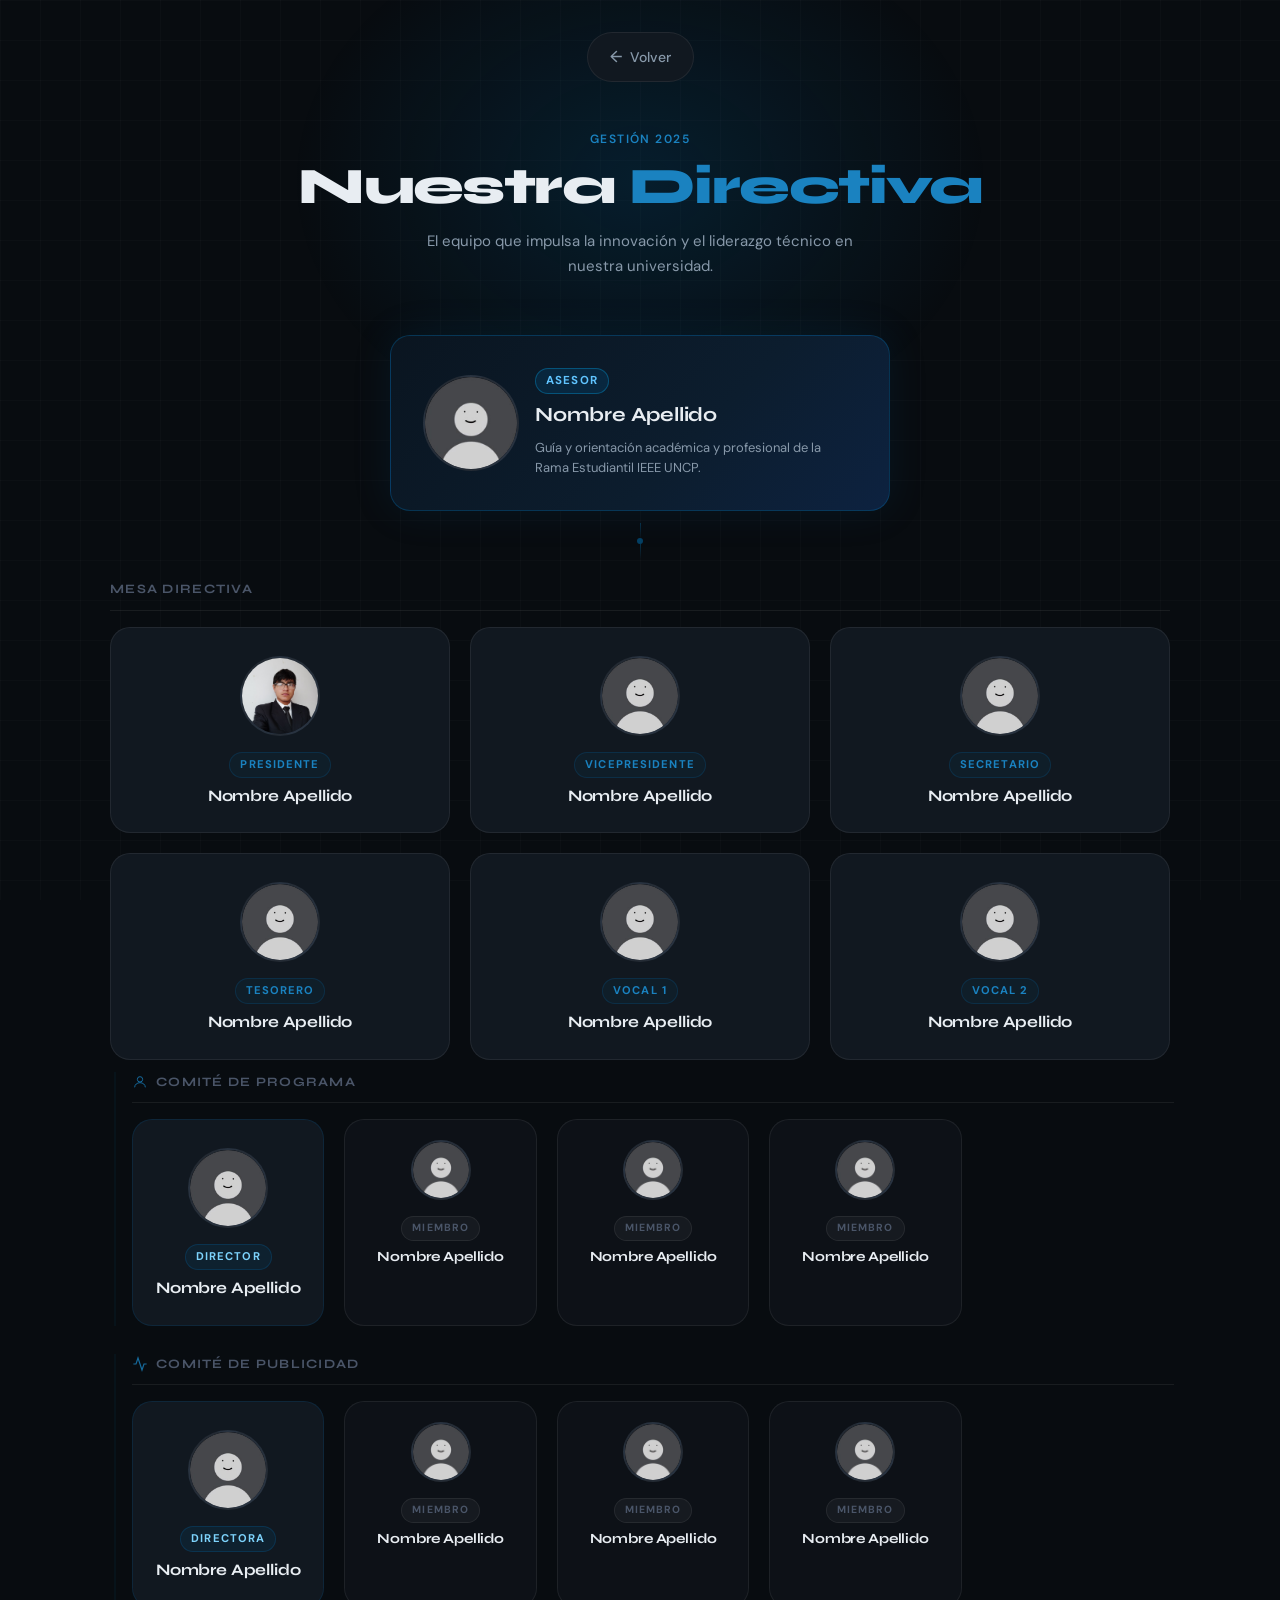
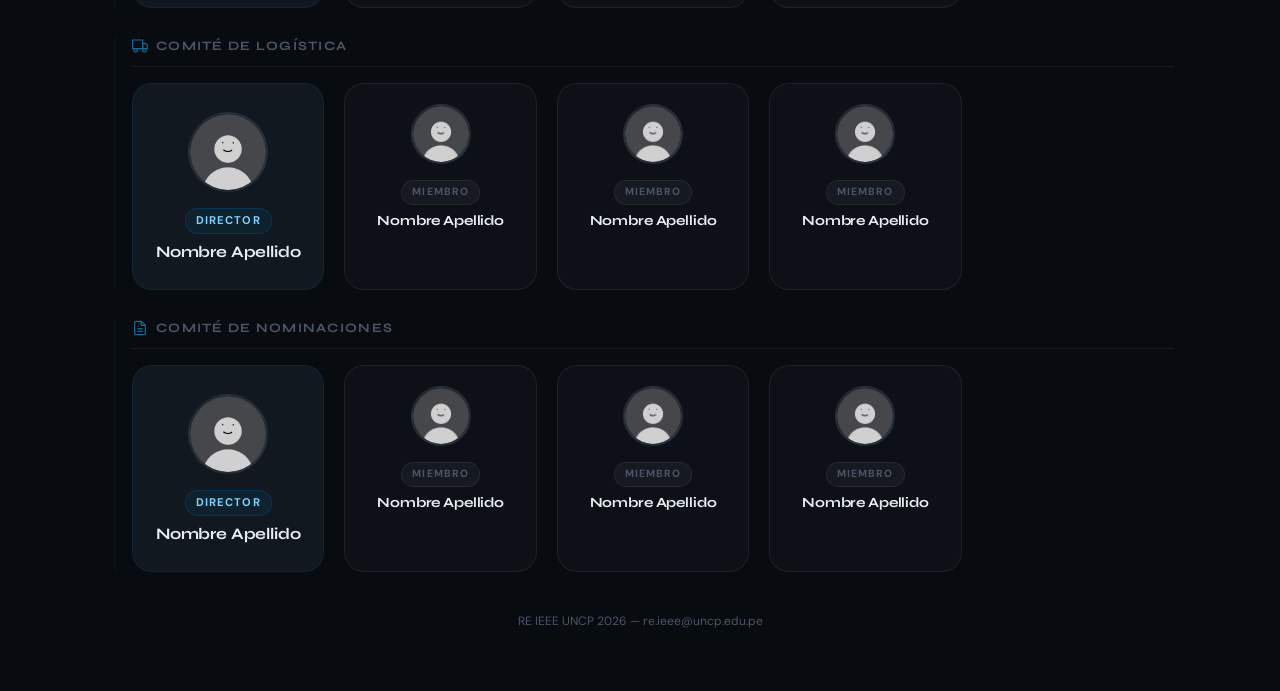
==== directiva.html @ a3c3ad4b "Version 2 de la pagina IEEE UNCP, redes sociales, link de la comunidad de whatsapp, y esqueleto de d" ====
<!DOCTYPE html>
<html lang="es">

<head>
    <meta charset="UTF-8">
    <meta name="viewport" content="width=device-width, initial-scale=1.0">
    <title>Nuestra Directiva — IEEE UNCP</title>
    <link rel="stylesheet" href="style.css">
    <link rel="preconnect" href="https://fonts.googleapis.com">
    <link rel="preconnect" href="https://fonts.gstatic.com" crossorigin>
    <link
        href="https://fonts.googleapis.com/css2?family=Syne:wght@400;600;700;800&family=DM+Sans:wght@300;400;500&display=swap"
        rel="stylesheet">
</head>

<body class="page-directiva">

    <div class="bg-grid" aria-hidden="true"></div>
    <div class="bg-glow bg-glow--directiva" aria-hidden="true"></div>

    <main class="directiva-container">

        <!-- Navegación superior -->
        <div class="top-nav">
            <a href="index.html" class="btn-back" aria-label="Volver a la página principal">
                <span class="btn-back__arrow" aria-hidden="true">←</span>
                Volver
            </a>
        </div>

        <!-- Encabezado -->
        <header class="directiva-header">
            <p class="directiva-tagline">Gestión 2025</p>
            <h1 class="directiva-title">Nuestra <span class="name-accent">Directiva</span></h1>
            <p class="directiva-desc">El equipo que impulsa la innovación y el liderazgo técnico en nuestra universidad.
            </p>
        </header>

        <!-- ══════════════════════════════════════════
         NIVEL 1 — ASESOR
    ══════════════════════════════════════════ -->
        <section class="org-section" aria-label="Asesoría">
            <div class="members-grid members-grid--single">

                <article class="member-card member-card--asesor">
                    <div class="member-photo-wrapper">
                        <div class="member-photo member-photo--placeholder" aria-label="Foto de perfil">
                            <img src="img/foto.jpg" alt="">
                        </div>
                        <div class="member-photo-ring" aria-hidden="true"></div>
                    </div>
                    <div class="member-info">
                        <span class="member-cargo member-cargo--asesor">Asesor</span>
                        <h2 class="member-nombre">Nombre Apellido</h2>
                        <p class="member-desc">Guía y orientación académica y profesional de la Rama Estudiantil IEEE
                            UNCP.</p>
                    </div>
                </article>

            </div>
        </section>

        <!-- Conector visual entre niveles -->
        <div class="org-connector" aria-hidden="true">
            <div class="org-connector__line"></div>
            <div class="org-connector__dot"></div>
            <div class="org-connector__line"></div>
        </div>

        <!-- ══════════════════════════════════════════
         NIVEL 2 — MESA DIRECTIVA
    ══════════════════════════════════════════ -->
        <section class="org-section" aria-label="Mesa directiva">
            <h2 class="org-section__title">Mesa Directiva</h2>

            <div class="members-grid">

                <!-- Presidente — tarjeta destacada ancho completo -->
                <article class="member-card">
                    <div class="member-photo-wrapper">
                        <div class="member-photo member-photo--placeholder" aria-label="Foto de perfil">
                            <img src="img/JD/presidente.jpeg" alt="">
                        </div>
                        <div class="member-photo-ring" aria-hidden="true"></div>
                    </div>
                    <div class="member-info">
                        <span class="member-cargo">Presidente</span>
                        <h2 class="member-nombre">Nombre Apellido</h2>
                    </div>
                </article>

                <!-- Vicepresidente -->
                <article class="member-card">
                    <div class="member-photo-wrapper">
                        <div class="member-photo member-photo--placeholder" aria-label="Foto de perfil">
                            <img src="img/foto.jpg" alt="">
                        </div>
                    </div>
                    <div class="member-info">
                        <span class="member-cargo">Vicepresidente</span>
                        <h2 class="member-nombre">Nombre Apellido</h2>
                    </div>
                </article>

                <!-- Secretario/a -->
                <article class="member-card">
                    <div class="member-photo-wrapper">
                        <div class="member-photo member-photo--placeholder" aria-label="Foto de perfil">
                            <img src="img/foto.jpg" alt="">
                        </div>
                    </div>
                    <div class="member-info">
                        <span class="member-cargo">Secretario</span>
                        <h2 class="member-nombre">Nombre Apellido</h2>
                    </div>
                </article>

                <!-- Tesorero/a -->
                <article class="member-card">
                    <div class="member-photo-wrapper">
                        <div class="member-photo member-photo--placeholder" aria-label="Foto de perfil">
                            <img src="img/foto.jpg" alt="">
                        </div>
                    </div>
                    <div class="member-info">
                        <span class="member-cargo">Tesorero</span>
                        <h2 class="member-nombre">Nombre Apellido</h2>
                    </div>
                </article>

                <!-- Vocal 1 -->
                <article class="member-card">
                    <div class="member-photo-wrapper">
                        <div class="member-photo member-photo--placeholder" aria-label="Foto de perfil">
                            <img src="img/foto.jpg" alt="">
                        </div>
                    </div>
                    <div class="member-info">
                        <span class="member-cargo">Vocal 1</span>
                        <h2 class="member-nombre">Nombre Apellido</h2>
                    </div>
                </article>

                <!-- Vocal 2 -->
                <article class="member-card">
                    <div class="member-photo-wrapper">
                        <div class="member-photo member-photo--placeholder" aria-label="Foto de perfil">
                            <img src="img/foto.jpg" alt="">
                        </div>
                    </div>
                    <div class="member-info">
                        <span class="member-cargo">Vocal 2</span>
                        <h2 class="member-nombre">Nombre Apellido</h2>
                    </div>
                </article>

            </div>
        </section>

        <!-- ══════════════════════════════════════════
         NIVEL 3 — COMITÉS
    ══════════════════════════════════════════ -->

        <!-- Comité de Programa -->
        <section class="org-section comite-section" aria-label="Comité de Programa">
            <h2 class="org-section__title">
                <span class="org-section__icon" aria-hidden="true">
                    <svg viewBox="0 0 24 24" fill="none" stroke="currentColor" stroke-width="1.5" aria-hidden="true">
                        <circle cx="12" cy="8" r="4" />
                        <path d="M4 20c0-4 3.6-7 8-7s8 3 8 7" />
                    </svg>
                </span>
                Comité de Programa
            </h2>
            <div class="members-grid members-grid--comite">

                <article class="member-card member-card--director">
                    <div class="member-photo-wrapper">
                        <div class="member-photo member-photo--placeholder" aria-label="Foto de perfil">
                            <img src="img/foto.jpg" alt="">
                        </div>
                        <div class="member-photo-ring" aria-hidden="true"></div>
                    </div>
                    <div class="member-info">
                        <span class="member-cargo member-cargo--director">Director</span>
                        <h2 class="member-nombre">Nombre Apellido</h2>
                    </div>
                </article>

                <article class="member-card member-card--miembro">
                    <div class="member-photo-wrapper">
                        <div class="member-photo member-photo--placeholder member-photo--sm"
                            aria-label="Foto de perfil">
                            <img src="img/foto.jpg" alt="">
                        </div>
                    </div>
                    <div class="member-info">
                        <span class="member-cargo member-cargo--miembro">Miembro</span>
                        <h2 class="member-nombre">Nombre Apellido</h2>
                    </div>
                </article>

                <article class="member-card member-card--miembro">
                    <div class="member-photo-wrapper">
                        <div class="member-photo member-photo--placeholder member-photo--sm"
                            aria-label="Foto de perfil">
                            <img src="img/foto.jpg" alt="">
                        </div>
                    </div>
                    <div class="member-info">
                        <span class="member-cargo member-cargo--miembro">Miembro</span>
                        <h2 class="member-nombre">Nombre Apellido</h2>
                    </div>
                </article>

                <article class="member-card member-card--miembro">
                    <div class="member-photo-wrapper">
                        <div class="member-photo member-photo--placeholder member-photo--sm"
                            aria-label="Foto de perfil">
                            <img src="img/foto.jpg" alt="">
                        </div>
                    </div>
                    <div class="member-info">
                        <span class="member-cargo member-cargo--miembro">Miembro</span>
                        <h2 class="member-nombre">Nombre Apellido</h2>
                    </div>
                </article>

            </div>
        </section>

        <!-- Directiva de Publicidad -->
        <section class="org-section comite-section" aria-label="Directiva de Publicidad">
            <h2 class="org-section__title">
                <span class="org-section__icon" aria-hidden="true">
                    <svg viewBox="0 0 24 24" fill="none" stroke="currentColor" stroke-width="1.8">
                        <path d="M22 12h-4l-3 9L9 3l-3 9H2" />
                    </svg>
                </span>
                Comité de Publicidad
            </h2>
            <div class="members-grid members-grid--comite">

                <article class="member-card member-card--director">
                    <div class="member-photo-wrapper">
                        <div class="member-photo member-photo--placeholder" aria-label="Foto de perfil">
                            <img src="img/foto.jpg" alt="">
                        </div>
                        <div class="member-photo-ring" aria-hidden="true"></div>
                    </div>
                    <div class="member-info">
                        <span class="member-cargo member-cargo--director">Directora</span>
                        <h2 class="member-nombre">Nombre Apellido</h2>
                    </div>
                </article>

                <article class="member-card member-card--miembro">
                    <div class="member-photo-wrapper">
                        <div class="member-photo member-photo--placeholder member-photo--sm"
                            aria-label="Foto de perfil">
                            <img src="img/foto.jpg" alt="">
                        </div>
                    </div>
                    <div class="member-info">
                        <span class="member-cargo member-cargo--miembro">Miembro</span>
                        <h2 class="member-nombre">Nombre Apellido</h2>
                    </div>
                </article>

                <article class="member-card member-card--miembro">
                    <div class="member-photo-wrapper">
                        <div class="member-photo member-photo--placeholder member-photo--sm"
                            aria-label="Foto de perfil">
                            <img src="img/foto.jpg" alt="">
                        </div>
                    </div>
                    <div class="member-info">
                        <span class="member-cargo member-cargo--miembro">Miembro</span>
                        <h2 class="member-nombre">Nombre Apellido</h2>
                    </div>
                </article>

                <article class="member-card member-card--miembro">
                    <div class="member-photo-wrapper">
                        <div class="member-photo member-photo--placeholder member-photo--sm"
                            aria-label="Foto de perfil">
                            <img src="img/foto.jpg" alt="">
                        </div>
                    </div>
                    <div class="member-info">
                        <span class="member-cargo member-cargo--miembro">Miembro</span>
                        <h2 class="member-nombre">Nombre Apellido</h2>
                    </div>
                </article>

            </div>
        </section>

        <!-- Director de Logística -->
        <section class="org-section comite-section" aria-label="Comité de Logística">
            <h2 class="org-section__title">
                <span class="org-section__icon" aria-hidden="true">
                    <svg viewBox="0 0 24 24" fill="none" stroke="currentColor" stroke-width="1.8">
                        <path d="M1 3h15v13H1z" />
                        <path d="M16 8h4l3 3v5h-7V8z" />
                        <circle cx="5.5" cy="18.5" r="2.5" />
                        <circle cx="18.5" cy="18.5" r="2.5" />
                    </svg>
                </span>
                Comité de Logística
            </h2>
            <div class="members-grid members-grid--comite">

                <article class="member-card member-card--director">
                    <div class="member-photo-wrapper">
                        <div class="member-photo member-photo--placeholder" aria-label="Foto de perfil">
                            <img src="img/foto.jpg" alt="">
                        </div>
                        <div class="member-photo-ring" aria-hidden="true"></div>
                    </div>
                    <div class="member-info">
                        <span class="member-cargo member-cargo--director">Director</span>
                        <h2 class="member-nombre">Nombre Apellido</h2>
                    </div>
                </article>

                <article class="member-card member-card--miembro">
                    <div class="member-photo-wrapper">
                        <div class="member-photo member-photo--placeholder member-photo--sm"
                            aria-label="Foto de perfil">
                            <img src="img/foto.jpg" alt="">
                        </div>
                    </div>
                    <div class="member-info">
                        <span class="member-cargo member-cargo--miembro">Miembro</span>
                        <h2 class="member-nombre">Nombre Apellido</h2>
                    </div>
                </article>

                <article class="member-card member-card--miembro">
                    <div class="member-photo-wrapper">
                        <div class="member-photo member-photo--placeholder member-photo--sm"
                            aria-label="Foto de perfil">
                            <img src="img/foto.jpg" alt="">
                        </div>
                    </div>
                    <div class="member-info">
                        <span class="member-cargo member-cargo--miembro">Miembro</span>
                        <h2 class="member-nombre">Nombre Apellido</h2>
                    </div>
                </article>

                <article class="member-card member-card--miembro">
                    <div class="member-photo-wrapper">
                        <div class="member-photo member-photo--placeholder member-photo--sm"
                            aria-label="Foto de perfil">
                            <img src="img/foto.jpg" alt="">
                        </div>
                    </div>
                    <div class="member-info">
                        <span class="member-cargo member-cargo--miembro">Miembro</span>
                        <h2 class="member-nombre">Nombre Apellido</h2>
                    </div>
                </article>

            </div>
        </section>

        <!-- Director de Nominaciones -->
        <section class="org-section comite-section" aria-label="Comité de Nominaciones">
            <h2 class="org-section__title">
                <span class="org-section__icon" aria-hidden="true">
                    <svg viewBox="0 0 24 24" fill="none" stroke="currentColor" stroke-width="1.8">
                        <path d="M14 2H6a2 2 0 0 0-2 2v16a2 2 0 0 0 2 2h12a2 2 0 0 0 2-2V8z" />
                        <polyline points="14 2 14 8 20 8" />
                        <line x1="16" y1="13" x2="8" y2="13" />
                        <line x1="16" y1="17" x2="8" y2="17" />
                        <polyline points="10 9 9 9 8 9" />
                    </svg>
                </span>
                Comité de Nominaciones
            </h2>
            <div class="members-grid members-grid--comite">

                <article class="member-card member-card--director">
                    <div class="member-photo-wrapper">
                        <div class="member-photo member-photo--placeholder" aria-label="Foto de perfil">
                            <img src="img/foto.jpg" alt="">
                        </div>
                        <div class="member-photo-ring" aria-hidden="true"></div>
                    </div>
                    <div class="member-info">
                        <span class="member-cargo member-cargo--director">Director</span>
                        <h2 class="member-nombre">Nombre Apellido</h2>
                    </div>
                </article>

                <article class="member-card member-card--miembro">
                    <div class="member-photo-wrapper">
                        <div class="member-photo member-photo--placeholder member-photo--sm"
                            aria-label="Foto de perfil">
                            <img src="img/foto.jpg" alt="">
                        </div>
                    </div>
                    <div class="member-info">
                        <span class="member-cargo member-cargo--miembro">Miembro</span>
                        <h2 class="member-nombre">Nombre Apellido</h2>
                    </div>
                </article>

                <article class="member-card member-card--miembro">
                    <div class="member-photo-wrapper">
                        <div class="member-photo member-photo--placeholder member-photo--sm"
                            aria-label="Foto de perfil">
                            <img src="img/foto.jpg" alt="">
                        </div>
                    </div>
                    <div class="member-info">
                        <span class="member-cargo member-cargo--miembro">Miembro</span>
                        <h2 class="member-nombre">Nombre Apellido</h2>
                    </div>
                </article>

                <article class="member-card member-card--miembro">
                    <div class="member-photo-wrapper">
                        <div class="member-photo member-photo--placeholder member-photo--sm"
                            aria-label="Foto de perfil">
                            <img src="img/foto.jpg" alt="">
                        </div>
                    </div>
                    <div class="member-info">
                        <span class="member-cargo member-cargo--miembro">Miembro</span>
                        <h2 class="member-nombre">Nombre Apellido</h2>
                    </div>
                </article>

            </div>
        </section>

        <footer class="profile-footer">
            <p>RE IEEE UNCP 2026 &mdash; <a href="mailto:re.ieee@uncp.edu.pe">re.ieee@uncp.edu.pe</a></p>
        </footer>

    </main>

    <script src="main.js"></script>
</body>

</html>
---- style.css ----
/* ============================================================
style.css — IEEE UNCP Linktree
Modo oscuro · Minimalista · Responsivo
   ============================================================ */

/* ── Variables globales ──────────────────────────────────── */
:root {
    /* Marca */
    --ieee-blue: #00629B;
    --ieee-blue-light: #1a82c0;
    --ieee-blue-glow: rgba(0, 98, 155, 0.35);
    --ieee-blue-faint: rgba(0, 98, 155, 0.08);

    /* Paleta oscura */
    --bg-base: #080c10;
    --bg-surface: #0d1117;
    --bg-card: #111820;
    --bg-card-hover: #161e28;
    --border: rgba(255, 255, 255, 0.07);
    --border-hover: rgba(0, 98, 155, 0.5);

    /* Texto */
    --text-primary: #e8edf2;
    --text-secondary: #8899aa;
    --text-muted: #4a5568;
    --text-accent: #00629B;

    /* Tipografía */
    --font-display: 'Syne', sans-serif;
    --font-body: 'DM Sans', sans-serif;

    /* Espaciado */
    --radius-sm: 8px;
    --radius-md: 14px;
    --radius-lg: 20px;
    --radius-xl: 28px;
    --radius-full: 9999px;

    /* Transiciones */
    --transition-fast: 0.18s cubic-bezier(0.4, 0, 0.2, 1);
    --transition-med: 0.3s cubic-bezier(0.4, 0, 0.2, 1);
    --transition-slow: 0.5s cubic-bezier(0.4, 0, 0.2, 1);
}

/* ── Reset & Base ────────────────────────────────────────── */
*,
*::before,
*::after {
    box-sizing: border-box;
    margin: 0;
    padding: 0;
}

html {
    scroll-behavior: smooth;
    -webkit-font-smoothing: antialiased;
}

body {
    background-color: var(--bg-base);
    color: var(--text-primary);
    font-family: var(--font-body);
    font-weight: 400;
    line-height: 1.6;
    min-height: 100vh;
    overflow-x: hidden;
}

img {
    max-width: 100%;
    height: auto;
    display: block;
}

a {
    text-decoration: none;
    color: inherit;
}

/* ── Fondo decorativo ────────────────────────────────────── */
.bg-grid {
    position: fixed;
    inset: 0;
    background-image:
        linear-gradient(rgba(255, 255, 255, 0.02) 1px, transparent 1px),
        linear-gradient(90deg, rgba(255, 255, 255, 0.02) 1px, transparent 1px);
    background-size: 40px 40px;
    pointer-events: none;
    z-index: 0;
}

.bg-glow {
    position: fixed;
    top: -20vh;
    left: 50%;
    transform: translateX(-50%);
    width: 80vw;
    max-width: 700px;
    height: 60vh;
    background: radial-gradient(ellipse at center, var(--ieee-blue-glow) 0%, transparent 70%);
    pointer-events: none;
    z-index: 0;
    animation: glowPulse 6s ease-in-out infinite alternate;
}

.bg-glow--directiva {
    top: -10vh;
    opacity: 0.6;
}

@keyframes glowPulse {
    from {
        opacity: 0.5;
        transform: translateX(-50%) scale(1);
    }

    to {
        opacity: 0.8;
        transform: translateX(-50%) scale(1.08);
    }
}

/* ── Utilidad ────────────────────────────────────────────── */
.name-accent {
    color: var(--ieee-blue-light);
}

/* ============================================================
   INDEX — Perfil principal
   ============================================================ */

.page-index {
    display: flex;
    align-items: flex-start;
    justify-content: center;
    padding: 48px 20px 32px;
}

.profile-container {
    position: relative;
    z-index: 1;
    width: 100%;
    max-width: 520px;
    display: flex;
    flex-direction: column;
    align-items: center;
    gap: 0;
}

/* ── Header del perfil ───────────────────────────────────── */
.profile-header {
    display: flex;
    flex-direction: column;
    align-items: center;
    text-align: center;
    gap: 16px;
    margin-bottom: 28px;
    animation: fadeInDown 0.6s ease both;
}

@keyframes fadeInDown {
    from {
        opacity: 0;
        transform: translateY(-18px);
    }

    to {
        opacity: 1;
        transform: translateY(0);
    }
}

.logo-wrapper {
    position: relative;
    width: 110px;
    height: 110px;
    display: flex;
    align-items: center;
    justify-content: center;
}

.profile-logo {
    width: 90px;
    height: 90px;
    border-radius: 50%;
    object-fit: cover;
    border: 2px solid var(--border);
    background: var(--bg-card);
    position: relative;
    z-index: 1;
    transition: transform var(--transition-med), border-color var(--transition-med);
}

.logo-wrapper:hover .profile-logo {
    transform: scale(1.04);
    border-color: var(--ieee-blue);
}

.logo-ring {
    position: absolute;
    inset: -6px;
    border-radius: 50%;
    border: 1.5px solid var(--ieee-blue);
    opacity: 0.4;
    animation: ringRotate 10s linear infinite;
}

.logo-ring::after {
    content: '';
    position: absolute;
    top: -3px;
    left: 50%;
    transform: translateX(-50%);
    width: 6px;
    height: 6px;
    background: var(--ieee-blue-light);
    border-radius: 50%;
}

@keyframes ringRotate {
    from {
        transform: rotate(0deg);
    }

    to {
        transform: rotate(360deg);
    }
}

.profile-name {
    font-family: var(--font-display);
    font-size: clamp(1.4rem, 4vw, 1.75rem);
    font-weight: 800;
    line-height: 1.2;
    letter-spacing: -0.02em;
    color: var(--text-primary);
}

.profile-bio {
    font-size: 0.875rem;
    color: var(--text-secondary);
    max-width: 380px;
    line-height: 1.65;
}

/* ── Divisor ─────────────────────────────────────────────── */
.divider {
    display: flex;
    align-items: center;
    gap: 10px;
    width: 100%;
    margin-bottom: 28px;
    opacity: 0.35;
}

.divider-line {
    flex: 1;
    height: 1px;
    background: var(--border);
}

.divider-dot {
    width: 4px;
    height: 4px;
    border-radius: 50%;
    background: var(--ieee-blue);
}

/* ── Navegación de links ─────────────────────────────────── */
.links-nav {
    width: 100%;
    display: flex;
    flex-direction: column;
    gap: 12px;
    animation: fadeInUp 0.6s ease 0.15s both;
}

@keyframes fadeInUp {
    from {
        opacity: 0;
        transform: translateY(16px);
    }

    to {
        opacity: 1;
        transform: translateY(0);
    }
}

/* ── Botón base ──────────────────────────────────────────── */
.link-btn {
    display: flex;
    align-items: center;
    gap: 14px;
    padding: 15px 20px;
    border-radius: var(--radius-md);
    border: 1px solid var(--border);
    background: var(--bg-card);
    color: var(--text-primary);
    font-family: var(--font-body);
    font-size: 0.9375rem;
    font-weight: 500;
    cursor: pointer;
    transition:
        background var(--transition-fast),
        border-color var(--transition-fast),
        transform var(--transition-fast),
        box-shadow var(--transition-fast);
    position: relative;
    overflow: hidden;
}

.link-btn::before {
    content: '';
    position: absolute;
    inset: 0;
    background: linear-gradient(90deg, transparent, rgba(255, 255, 255, 0.03), transparent);
    transform: translateX(-100%);
    transition: transform 0.45s ease;
}

.link-btn:hover::before {
    transform: translateX(100%);
}

.link-btn:hover {
    border-color: var(--border-hover);
    background: var(--bg-card-hover);
    transform: translateY(-2px);
    box-shadow: 0 8px 24px rgba(0, 0, 0, 0.3), 0 0 0 1px var(--ieee-blue-glow);
}

.link-btn:active {
    transform: translateY(0px);
}

.link-btn__icon {
    flex-shrink: 0;
    width: 22px;
    height: 22px;
    color: var(--text-secondary);
    display: flex;
    align-items: center;
    justify-content: center;
    transition: color var(--transition-fast);
}

.link-btn__icon svg {
    width: 100%;
    height: 100%;
}

.link-btn:hover .link-btn__icon {
    color: var(--ieee-blue-light);
}

.link-btn__text {
    flex: 1;
}

.link-btn__arrow {
    font-size: 1rem;
    color: var(--text-muted);
    transition: transform var(--transition-fast), color var(--transition-fast);
    margin-left: auto;
}

.link-btn:hover .link-btn__arrow {
    transform: translateX(4px);
    color: var(--ieee-blue-light);
}

/* ── CTA destacado ───────────────────────────────────────── */
.link-btn--cta {
    background: linear-gradient(135deg, #003d61 0%, #00507e 50%, #00629b 100%);
    border-color: rgba(0, 98, 155, 0.6);
    font-weight: 600;
    padding: 18px 22px;
    box-shadow: 0 4px 20px var(--ieee-blue-glow);
}

.link-btn--cta .link-btn__icon {
    color: #7dd3fc;
}

.link-btn--cta .link-btn__arrow {
    color: rgba(255, 255, 255, 0.5);
}

.link-btn--cta:hover {
    background: linear-gradient(135deg, #004d79 0%, #006aaa 50%, #007ec0 100%);
    border-color: rgba(0, 130, 190, 0.8);
    box-shadow: 0 8px 30px rgba(0, 98, 155, 0.5);
    transform: translateY(-3px);
}

.link-btn__badge {
    background: rgba(255, 255, 255, 0.15);
    color: #bde8ff;
    font-size: 0.65rem;
    font-weight: 700;
    text-transform: uppercase;
    letter-spacing: 0.06em;
    padding: 3px 8px;
    border-radius: var(--radius-full);
    border: 1px solid rgba(255, 255, 255, 0.2);
    flex-shrink: 0;
}

/* ── Botón secundario (directiva) ────────────────────────── */
.link-btn--secondary {
    background: var(--bg-card);
}

.link-btn--secondary:hover {
    background: var(--bg-card-hover);
}

/* ── Botones de redes sociales ───────────────────────────── */
.link-btn--social {
    background: var(--bg-surface);
}

/* ── Label sección ───────────────────────────────────────── */
.section-label {
    font-size: 0.7rem;
    font-weight: 600;
    text-transform: uppercase;
    letter-spacing: 0.1em;
    color: var(--text-muted);
    text-align: center;
    margin-top: 8px;
}

/* ── Footer ──────────────────────────────────────────────── */
.profile-footer {
    margin-top: 40px;
    text-align: center;
    font-size: 0.75rem;
    color: var(--text-muted);
    animation: fadeInUp 0.6s ease 0.3s both;
}

/* ============================================================
   DIRECTIVA — Página de equipo
   ============================================================ */

.page-directiva {
    padding: 32px 20px 60px;
    min-height: 100vh;
}

.directiva-container {
    position: relative;
    z-index: 1;
    width: 100%;
    max-width: 1060px;
    margin: 0 auto;
}

/* ── Navegación superior ─────────────────────────────────── */
.top-nav {
    display: flex;
    justify-content: center;
    margin-bottom: 48px;
    animation: fadeInDown 0.5s ease both;
}

.btn-back {
    display: inline-flex;
    align-items: center;
    gap: 8px;
    padding: 11px 22px;
    border-radius: var(--radius-full);
    border: 1px solid var(--border);
    background: var(--bg-card);
    color: var(--text-secondary);
    font-family: var(--font-body);
    font-size: 0.875rem;
    font-weight: 500;
    transition:
        background var(--transition-fast),
        border-color var(--transition-fast),
        color var(--transition-fast),
        transform var(--transition-fast);
}

.btn-back:hover {
    background: var(--bg-card-hover);
    border-color: var(--ieee-blue);
    color: var(--text-primary);
    transform: translateX(-3px);
}

.btn-back__arrow {
    font-size: 1rem;
    transition: transform var(--transition-fast);
}

.btn-back:hover .btn-back__arrow {
    transform: translateX(-3px);
}

/* ── Encabezado directiva ────────────────────────────────── */
.directiva-header {
    text-align: center;
    margin-bottom: 56px;
    animation: fadeInDown 0.6s ease 0.1s both;
}

.directiva-tagline {
    font-size: 0.75rem;
    font-weight: 600;
    text-transform: uppercase;
    letter-spacing: 0.12em;
    color: var(--ieee-blue-light);
    margin-bottom: 10px;
}

.directiva-title {
    font-family: var(--font-display);
    font-size: clamp(2rem, 6vw, 3.2rem);
    font-weight: 800;
    letter-spacing: -0.03em;
    line-height: 1.1;
    color: var(--text-primary);
    margin-bottom: 14px;
}

.directiva-desc {
    font-size: 0.9375rem;
    color: var(--text-secondary);
    max-width: 440px;
    margin: 0 auto;
    line-height: 1.65;
}

/* ── Grid de miembros ────────────────────────────────────── */
.members-grid {
    display: grid;
    grid-template-columns: repeat(auto-fill, minmax(220px, 1fr));
    gap: 20px;
    animation: fadeInUp 0.6s ease 0.2s both;
}

/* ── Tarjeta de miembro ──────────────────────────────────── */
.member-card {
    background: var(--bg-card);
    border: 1px solid var(--border);
    border-radius: var(--radius-lg);
    padding: 28px 22px 24px;
    display: flex;
    flex-direction: column;
    align-items: center;
    text-align: center;
    gap: 16px;
    transition:
        transform var(--transition-med),
        border-color var(--transition-med),
        background var(--transition-med),
        box-shadow var(--transition-med);
    cursor: default;
}

.member-card:hover {
    transform: translateY(-5px);
    border-color: var(--border-hover);
    background: var(--bg-card-hover);
    box-shadow: 0 12px 32px rgba(0, 0, 0, 0.35), 0 0 0 1px var(--ieee-blue-glow);
}

/* Tarjeta featured: Presidente */
.member-card--featured {
    grid-column: 1 / -1;
    flex-direction: row;
    text-align: left;
    padding: 32px;
    background: linear-gradient(135deg, #0d1820 0%, #0f1f2e 100%);
    border-color: rgba(0, 98, 155, 0.3);
}

.member-card--featured:hover {
    border-color: rgba(0, 130, 190, 0.6);
    box-shadow: 0 16px 40px rgba(0, 0, 0, 0.4), 0 0 0 1px var(--ieee-blue-glow);
}

.member-card--featured .member-photo-wrapper {
    flex-shrink: 0;
}

.member-card--featured .member-info {
    flex: 1;
}

/* ── Foto de miembro ─────────────────────────────────────── */
.member-photo-wrapper {
    position: relative;
    display: inline-flex;
}

.member-photo {
    width: 80px;
    height: 80px;
    border-radius: 50%;
    overflow: hidden;
    background: var(--bg-base);
    border: 2px solid var(--border);
    transition: border-color var(--transition-med);
    position: relative;
    z-index: 1;
}

.member-card:hover .member-photo {
    border-color: var(--ieee-blue);
}

.member-card--featured .member-photo {
    width: 96px;
    height: 96px;
}

.member-photo img {
    width: 100%;
    height: 100%;
    object-fit: cover;
}

.member-photo--placeholder {
    display: flex;
    align-items: center;
    justify-content: center;
    background: linear-gradient(135deg, #111820, #1a2535);
}

.member-photo--placeholder svg {
    width: 44px;
    height: 44px;
    color: var(--text-muted);
}

.member-card--featured .member-photo--placeholder svg {
    width: 52px;
    height: 52px;
}

.member-photo-ring {
    position: absolute;
    inset: -4px;
    border-radius: 50%;
    border: 1.5px solid transparent;
    background: linear-gradient(135deg, var(--ieee-blue), transparent) border-box;
    -webkit-mask: linear-gradient(#fff 0 0) padding-box, linear-gradient(#fff 0 0);
    -webkit-mask-composite: destination-out;
    mask-composite: exclude;
    opacity: 0;
    transition: opacity var(--transition-med);
}

.member-card--featured .member-photo-ring {
    opacity: 0.5;
}

.member-card:hover .member-photo-ring {
    opacity: 1;
}

/* ── Info del miembro ────────────────────────────────────── */
.member-info {
    display: flex;
    flex-direction: column;
    gap: 5px;
}

.member-cargo {
    display: inline-block;
    font-size: 0.7rem;
    font-weight: 700;
    text-transform: uppercase;
    letter-spacing: 0.1em;
    color: var(--ieee-blue-light);
    background: var(--ieee-blue-faint);
    border: 1px solid rgba(0, 98, 155, 0.25);
    padding: 3px 10px;
    border-radius: var(--radius-full);
    align-self: center;
}

.member-card--featured .member-cargo {
    align-self: flex-start;
}

.member-nombre {
    font-family: var(--font-display);
    font-size: 1rem;
    font-weight: 700;
    color: var(--text-primary);
    letter-spacing: -0.01em;
}

.member-card--featured .member-nombre {
    font-size: 1.25rem;
}

.member-desc {
    font-size: 0.8125rem;
    color: var(--text-secondary);
    margin-top: 2px;
    line-height: 1.55;
}

/* ============================================================
   RESPONSIVE
   ============================================================ */

/* Tablet (≥ 600px) */
@media (min-width: 600px) {
    .members-grid {
        grid-template-columns: repeat(2, 1fr);
    }

    .member-card--featured {
        grid-column: 1 / -1;
    }
}

/* Desktop (≥ 900px) */
@media (min-width: 900px) {
    .members-grid {
        grid-template-columns: repeat(3, 1fr);
    }

    .member-card--featured {
        grid-column: 1 / -1;
        max-width: 560px;
        justify-self: center;
        width: 100%;
    }
}

/* Móvil pequeño */
@media (max-width: 400px) {
    .page-index {
        padding: 32px 16px 24px;
    }

    .link-btn {
        font-size: 0.875rem;
        padding: 13px 16px;
    }

    .link-btn--cta {
        padding: 16px 18px;
    }

    .link-btn__badge {
        display: none;
    }
}

/* ============================================================
   ESTRUCTURA ORGANIZACIONAL — Secciones y conectores
   ============================================================ */

/* Sección contenedora de cada nivel/comité */
.org-section {
    width: 100%;
    margin-bottom: 12px;
}

/* Título de sección (Mesa Directiva, Comités) */
.org-section__title {
    font-family: var(--font-display);
    font-size: 0.8rem;
    font-weight: 700;
    text-transform: uppercase;
    letter-spacing: 0.1em;
    color: var(--text-muted);
    display: flex;
    align-items: center;
    gap: 8px;
    margin-bottom: 16px;
    padding-bottom: 10px;
    border-bottom: 1px solid var(--border);
}

.org-section__icon {
    width: 16px;
    height: 16px;
    display: flex;
    align-items: center;
    flex-shrink: 0;
    color: var(--ieee-blue-light);
    opacity: 0.8;
}

.org-section__icon svg {
    width: 100%;
    height: 100%;
}

/* Conector visual entre Asesor y Mesa Directiva */
.org-connector {
    display: flex;
    flex-direction: column;
    align-items: center;
    gap: 0;
    margin: 4px auto 20px;
    height: 36px;
}

.org-connector__line {
    flex: 1;
    width: 1px;
    background: linear-gradient(to bottom, var(--ieee-blue), transparent);
    opacity: 0.4;
}

.org-connector__dot {
    width: 6px;
    height: 6px;
    border-radius: 50%;
    background: var(--ieee-blue);
    opacity: 0.6;
    flex-shrink: 0;
}

/* Secciones de comités con borde izquierdo */
.comite-section {
    padding-left: 16px;
    border-left: 2px solid var(--ieee-blue-faint);
    margin-left: 4px;
    margin-bottom: 28px;
    transition: border-color var(--transition-med);
}

.comite-section:hover {
    border-left-color: rgba(0, 98, 155, 0.25);
}

/* Grid centrado para el Asesor (1 tarjeta sola) */
.members-grid--single {
    grid-template-columns: 1fr !important;
    max-width: 500px;
    margin: 0 auto;
}

/* Grid de comité: director primero, miembros después más pequeños */
.members-grid--comite {
    grid-template-columns: repeat(auto-fill, minmax(160px, 1fr));
}

/* ── Tarjeta Asesor ───────────────────────────────────────── */
.member-card--asesor {
    background: linear-gradient(135deg, #0a1520 0%, #0c1d2e 60%, #0d2240 100%);
    border-color: rgba(0, 98, 155, 0.4);
    flex-direction: row;
    text-align: left;
    padding: 32px;
    box-shadow: 0 0 40px rgba(0, 98, 155, 0.12);
}

.member-card--asesor:hover {
    border-color: rgba(0, 130, 190, 0.65);
    box-shadow: 0 16px 48px rgba(0, 0, 0, 0.4), 0 0 0 1px rgba(0, 98, 155, 0.4);
}

.member-card--asesor .member-photo {
    width: 96px;
    height: 96px;
}

.member-card--asesor .member-photo--placeholder svg {
    width: 52px;
    height: 52px;
}

.member-card--asesor .member-info {
    flex: 1;
    align-items: flex-start;
}

.member-card--asesor .member-cargo {
    align-self: flex-start;
}

.member-card--asesor .member-nombre {
    font-size: 1.25rem;
}

/* Badge especial para Asesor */
.member-cargo--asesor {
    background: rgba(0, 98, 155, 0.2) !important;
    color: #60c4ff !important;
    border-color: rgba(0, 150, 210, 0.4) !important;
    font-size: 0.72rem !important;
}

/* ── Tarjeta Director de comité ──────────────────────────── */
.member-card--director {
    background: var(--bg-card);
    border-color: rgba(0, 98, 155, 0.2);
}

.member-card--director:hover {
    border-color: rgba(0, 98, 155, 0.5);
    box-shadow: 0 8px 24px rgba(0, 0, 0, 0.3), 0 0 0 1px rgba(0, 98, 155, 0.2);
}

.member-cargo--director {
    background: rgba(0, 98, 155, 0.12) !important;
    color: #7dd3fc !important;
    border-color: rgba(0, 98, 155, 0.3) !important;
}

/* ── Tarjeta Miembro (compacta) ──────────────────────────── */
.member-card--miembro {
    background: var(--bg-surface);
    padding: 20px 16px;
}

.member-card--miembro .member-nombre {
    font-size: 0.875rem;
}

.member-cargo--miembro {
    font-size: 0.65rem !important;
    background: rgba(255, 255, 255, 0.04) !important;
    color: var(--text-muted) !important;
    border-color: var(--border) !important;
}

/* Foto pequeña para miembros */
.member-photo--sm {
    width: 60px !important;
    height: 60px !important;
}

.member-photo--sm svg {
    width: 32px !important;
    height: 32px !important;
}

/* ============================================================
   STAGGER de entrada para tarjetas
   ============================================================ */
.member-card:nth-child(1) {
    animation: fadeInUp 0.5s ease 0.10s both;
}

.member-card:nth-child(2) {
    animation: fadeInUp 0.5s ease 0.17s both;
}

.member-card:nth-child(3) {
    animation: fadeInUp 0.5s ease 0.24s both;
}

.member-card:nth-child(4) {
    animation: fadeInUp 0.5s ease 0.31s both;
}

.member-card:nth-child(5) {
    animation: fadeInUp 0.5s ease 0.38s both;
}

.member-card:nth-child(6) {
    animation: fadeInUp 0.5s ease 0.45s both;
}

.member-card:nth-child(7) {
    animation: fadeInUp 0.5s ease 0.52s both;
}

.member-card:nth-child(8) {
    animation: fadeInUp 0.5s ease 0.59s both;
}

/* Stagger para botones del index */
.links-nav .link-btn:nth-child(1) {
    animation: fadeInUp 0.5s ease 0.15s both;
}

.links-nav .link-btn:nth-child(2) {
    animation: fadeInUp 0.5s ease 0.22s both;
}

.links-nav .link-btn:nth-child(3) {
    animation: fadeInUp 0.5s ease 0.29s both;
}

.links-nav .link-btn:nth-child(4) {
    animation: fadeInUp 0.5s ease 0.36s both;
}

.links-nav .section-label {
    animation: fadeInUp 0.5s ease 0.29s both;
}

/* ============================================================
   Reducción de movimiento (accesibilidad)
   ============================================================ */
@media (prefers-reduced-motion: reduce) {

    *,
    *::before,
    *::after {
        animation-duration: 0.01ms !important;
        animation-iteration-count: 1 !important;
        transition-duration: 0.01ms !important;
    }
}
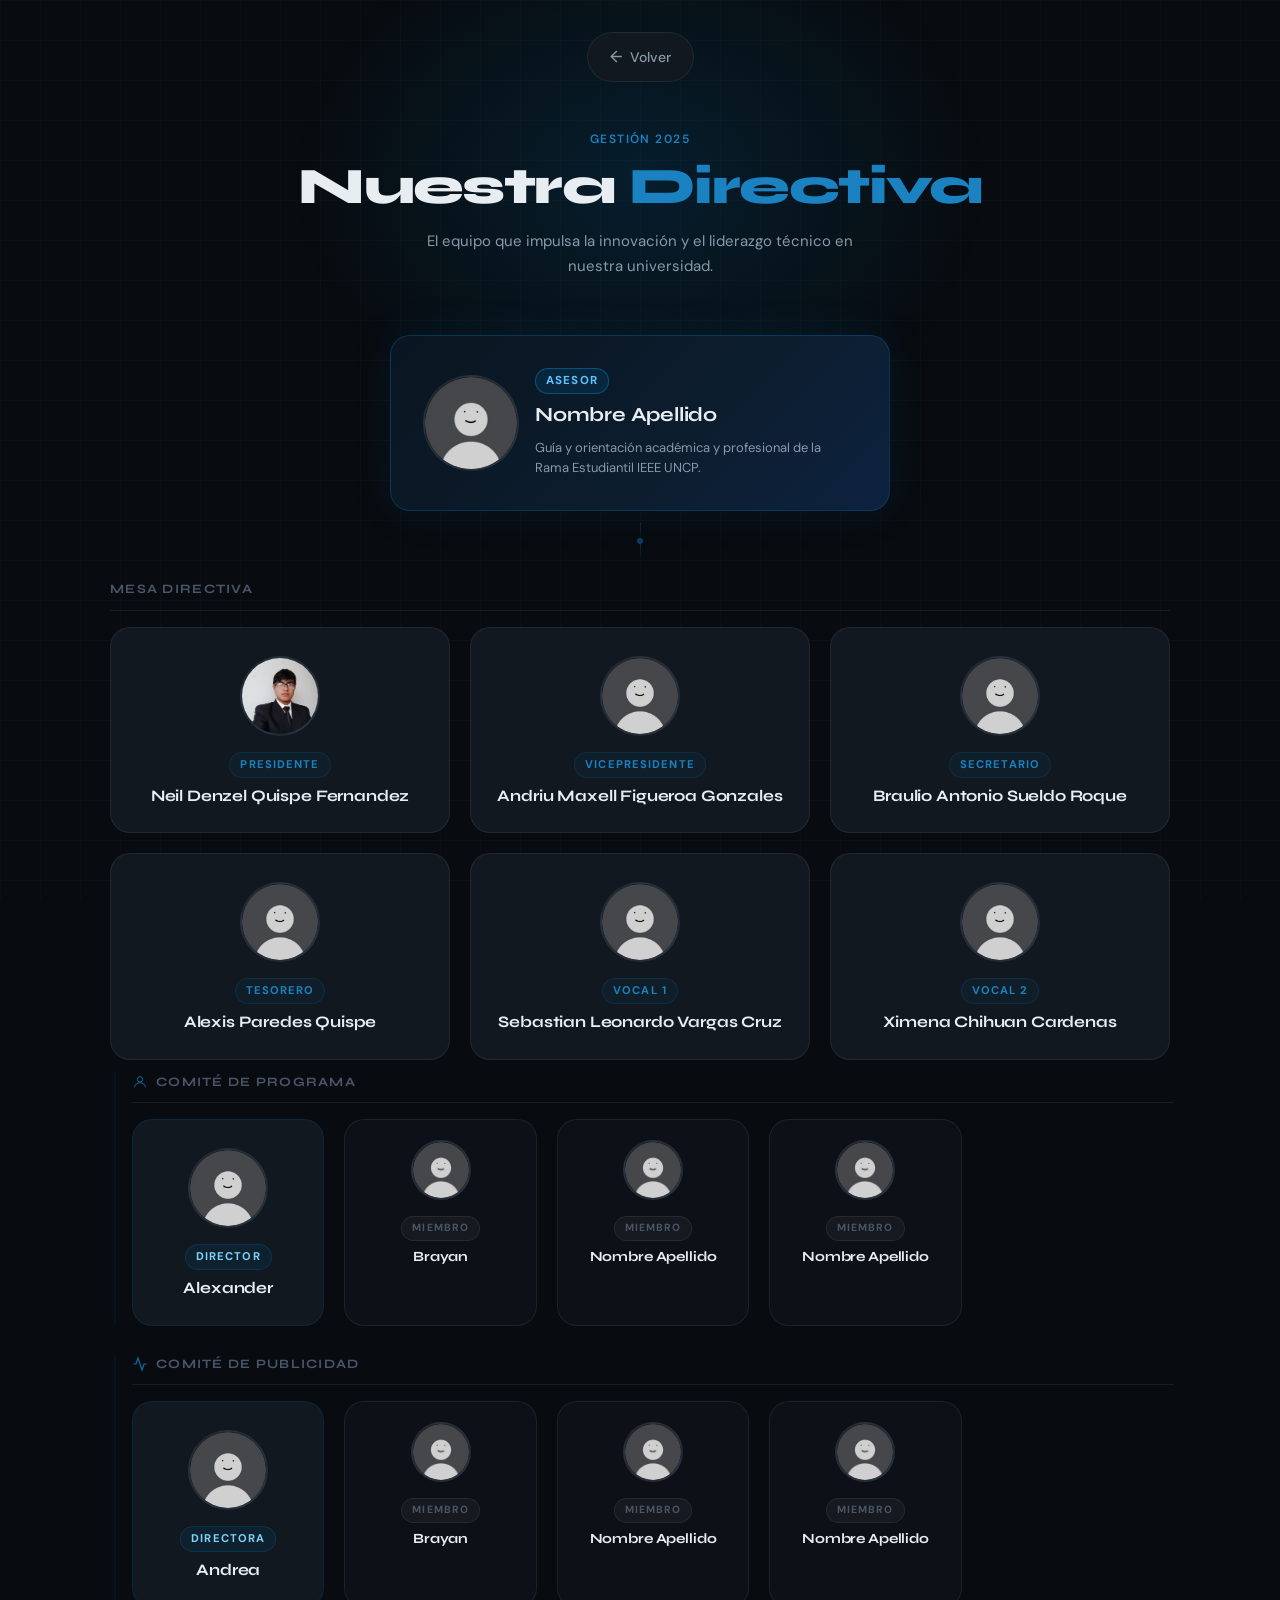
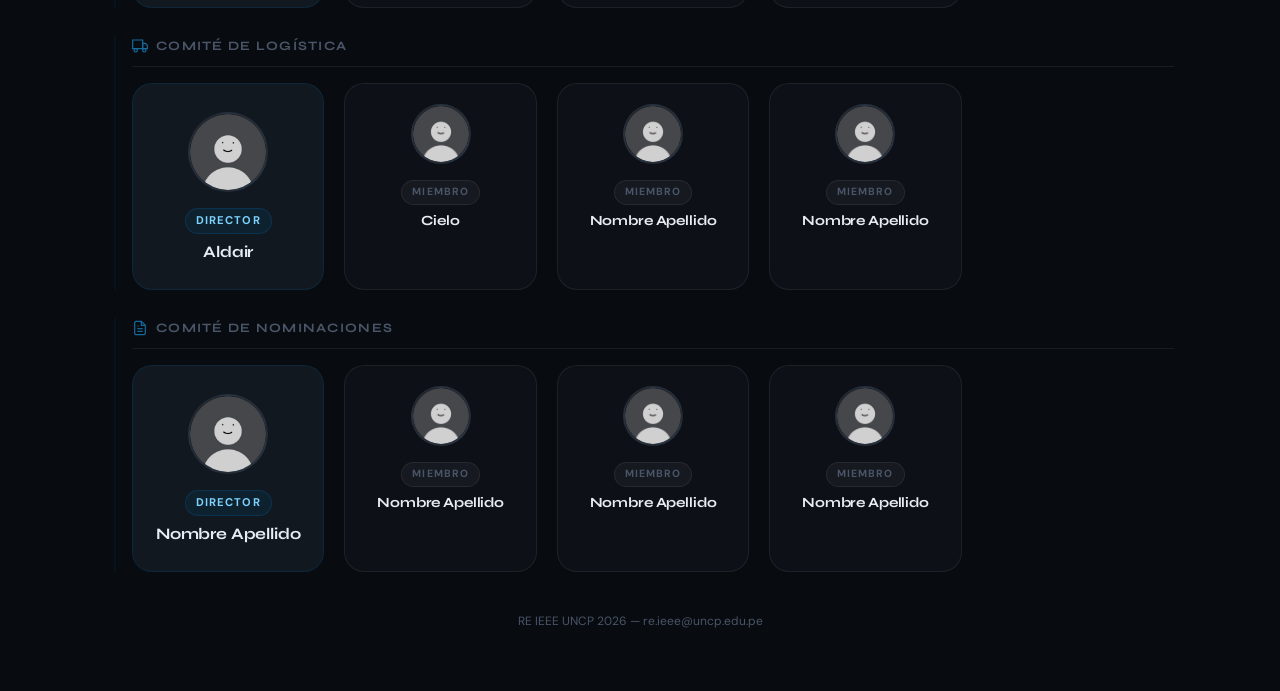
==== commit ac99a743: "nombres incompletos" ====
--- a/directiva.html
+++ b/directiva.html
@@ -85,7 +85,7 @@
                     </div>
                     <div class="member-info">
                         <span class="member-cargo">Presidente</span>
-                        <h2 class="member-nombre">Nombre Apellido</h2>
+                        <h2 class="member-nombre">Neil Denzel Quispe Fernandez</h2>
                     </div>
                 </article>
 
@@ -98,7 +98,7 @@
                     </div>
                     <div class="member-info">
                         <span class="member-cargo">Vicepresidente</span>
-                        <h2 class="member-nombre">Nombre Apellido</h2>
+                        <h2 class="member-nombre">Andriu Maxell Figueroa Gonzales</h2>
                     </div>
                 </article>
 
@@ -111,7 +111,7 @@
                     </div>
                     <div class="member-info">
                         <span class="member-cargo">Secretario</span>
-                        <h2 class="member-nombre">Nombre Apellido</h2>
+                        <h2 class="member-nombre">Braulio Antonio Sueldo Roque</h2>
                     </div>
                 </article>
 
@@ -124,7 +124,7 @@
                     </div>
                     <div class="member-info">
                         <span class="member-cargo">Tesorero</span>
-                        <h2 class="member-nombre">Nombre Apellido</h2>
+                        <h2 class="member-nombre">Alexis Paredes Quispe</h2>
                     </div>
                 </article>
 
@@ -137,7 +137,7 @@
                     </div>
                     <div class="member-info">
                         <span class="member-cargo">Vocal 1</span>
-                        <h2 class="member-nombre">Nombre Apellido</h2>
+                        <h2 class="member-nombre">Sebastian Leonardo Vargas Cruz</h2>
                     </div>
                 </article>
 
@@ -150,7 +150,7 @@
                     </div>
                     <div class="member-info">
                         <span class="member-cargo">Vocal 2</span>
-                        <h2 class="member-nombre">Nombre Apellido</h2>
+                        <h2 class="member-nombre">Ximena Chihuan Cardenas</h2>
                     </div>
                 </article>
 
@@ -183,20 +183,20 @@
                     </div>
                     <div class="member-info">
                         <span class="member-cargo member-cargo--director">Director</span>
-                        <h2 class="member-nombre">Nombre Apellido</h2>
-                    </div>
-                </article>
-
-                <article class="member-card member-card--miembro">
-                    <div class="member-photo-wrapper">
-                        <div class="member-photo member-photo--placeholder member-photo--sm"
-                            aria-label="Foto de perfil">
-                            <img src="img/foto.jpg" alt="">
-                        </div>
-                    </div>
-                    <div class="member-info">
-                        <span class="member-cargo member-cargo--miembro">Miembro</span>
-                        <h2 class="member-nombre">Nombre Apellido</h2>
+                        <h2 class="member-nombre">Alexander</h2>
+                    </div>
+                </article>
+
+                <article class="member-card member-card--miembro">
+                    <div class="member-photo-wrapper">
+                        <div class="member-photo member-photo--placeholder member-photo--sm"
+                            aria-label="Foto de perfil">
+                            <img src="img/foto.jpg" alt="">
+                        </div>
+                    </div>
+                    <div class="member-info">
+                        <span class="member-cargo member-cargo--miembro">Miembro</span>
+                        <h2 class="member-nombre">Brayan</h2>
                     </div>
                 </article>
 
@@ -250,20 +250,20 @@
                     </div>
                     <div class="member-info">
                         <span class="member-cargo member-cargo--director">Directora</span>
-                        <h2 class="member-nombre">Nombre Apellido</h2>
-                    </div>
-                </article>
-
-                <article class="member-card member-card--miembro">
-                    <div class="member-photo-wrapper">
-                        <div class="member-photo member-photo--placeholder member-photo--sm"
-                            aria-label="Foto de perfil">
-                            <img src="img/foto.jpg" alt="">
-                        </div>
-                    </div>
-                    <div class="member-info">
-                        <span class="member-cargo member-cargo--miembro">Miembro</span>
-                        <h2 class="member-nombre">Nombre Apellido</h2>
+                        <h2 class="member-nombre">Andrea</h2>
+                    </div>
+                </article>
+
+                <article class="member-card member-card--miembro">
+                    <div class="member-photo-wrapper">
+                        <div class="member-photo member-photo--placeholder member-photo--sm"
+                            aria-label="Foto de perfil">
+                            <img src="img/foto.jpg" alt="">
+                        </div>
+                    </div>
+                    <div class="member-info">
+                        <span class="member-cargo member-cargo--miembro">Miembro</span>
+                        <h2 class="member-nombre">Brayan</h2>
                     </div>
                 </article>
 
@@ -320,20 +320,20 @@
                     </div>
                     <div class="member-info">
                         <span class="member-cargo member-cargo--director">Director</span>
-                        <h2 class="member-nombre">Nombre Apellido</h2>
-                    </div>
-                </article>
-
-                <article class="member-card member-card--miembro">
-                    <div class="member-photo-wrapper">
-                        <div class="member-photo member-photo--placeholder member-photo--sm"
-                            aria-label="Foto de perfil">
-                            <img src="img/foto.jpg" alt="">
-                        </div>
-                    </div>
-                    <div class="member-info">
-                        <span class="member-cargo member-cargo--miembro">Miembro</span>
-                        <h2 class="member-nombre">Nombre Apellido</h2>
+                        <h2 class="member-nombre">Aldair</h2>
+                    </div>
+                </article>
+
+                <article class="member-card member-card--miembro">
+                    <div class="member-photo-wrapper">
+                        <div class="member-photo member-photo--placeholder member-photo--sm"
+                            aria-label="Foto de perfil">
+                            <img src="img/foto.jpg" alt="">
+                        </div>
+                    </div>
+                    <div class="member-info">
+                        <span class="member-cargo member-cargo--miembro">Miembro</span>
+                        <h2 class="member-nombre">Cielo</h2>
                     </div>
                 </article>
 
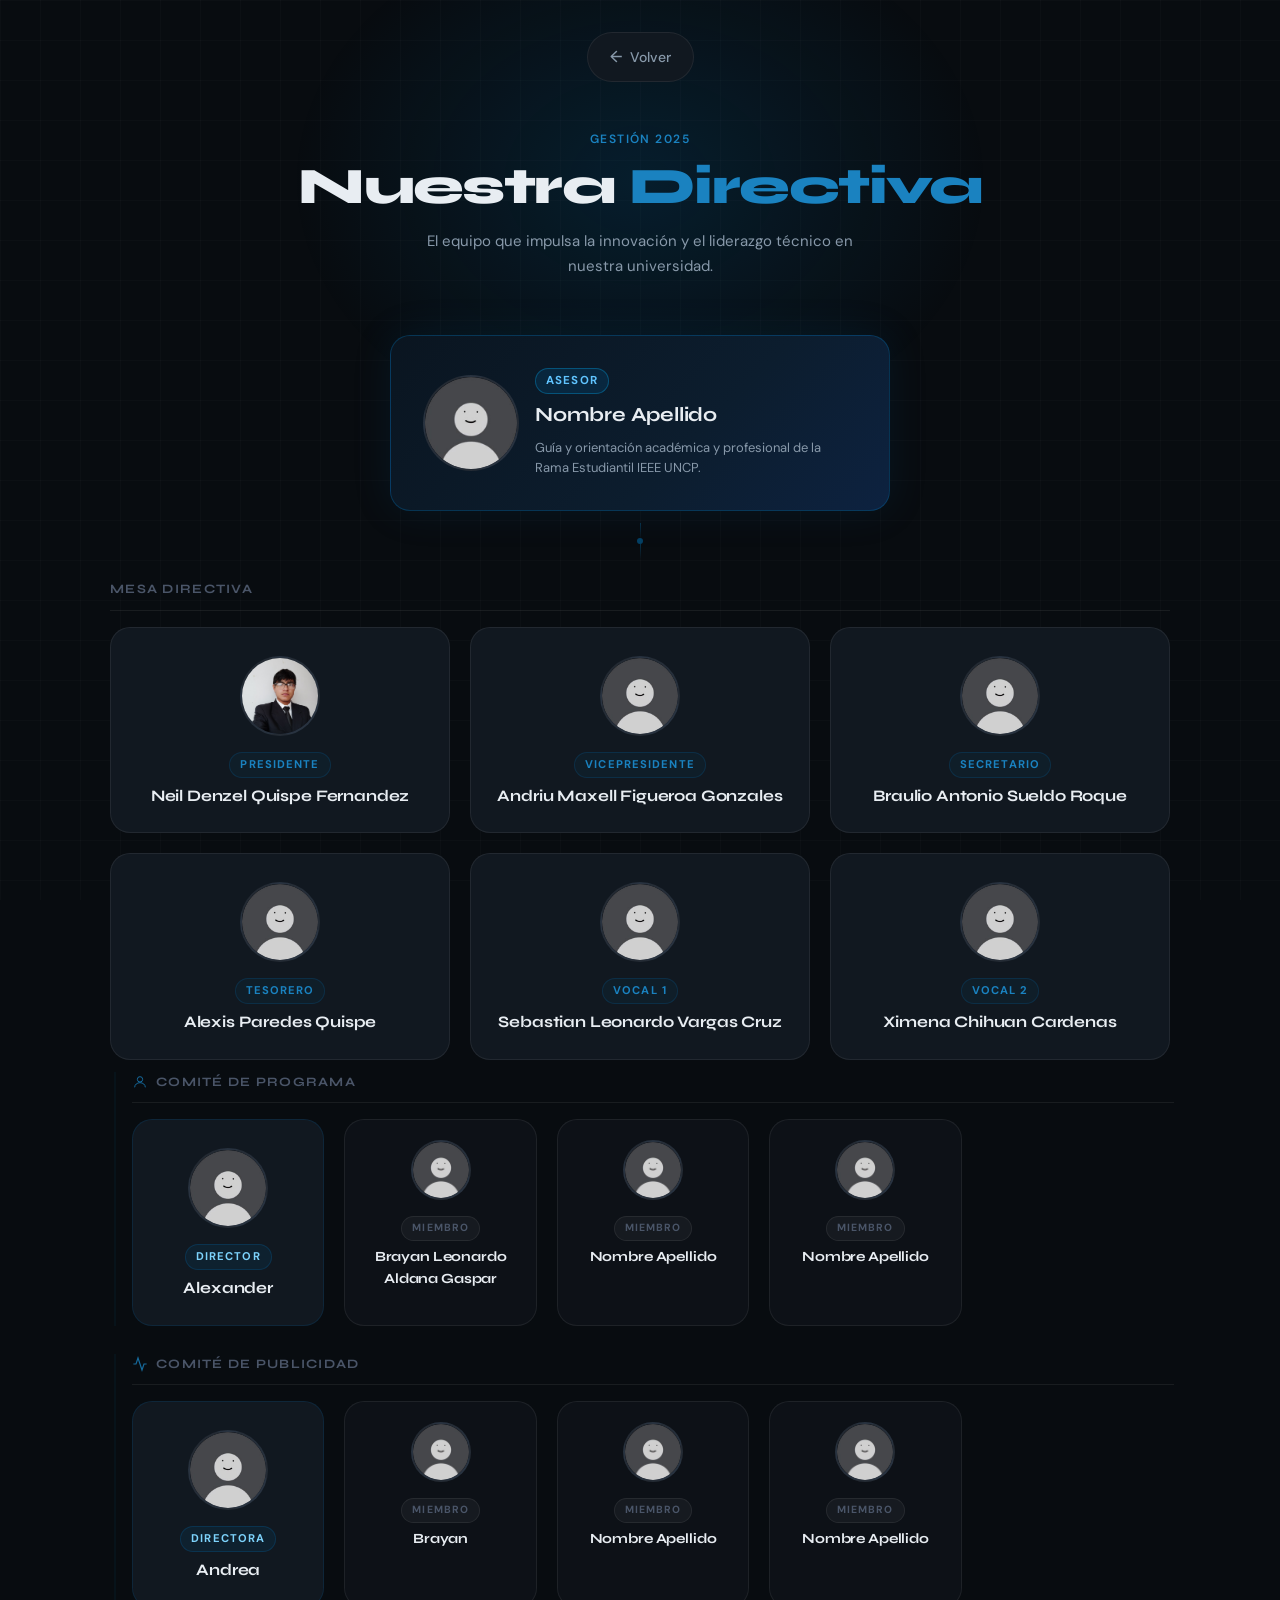
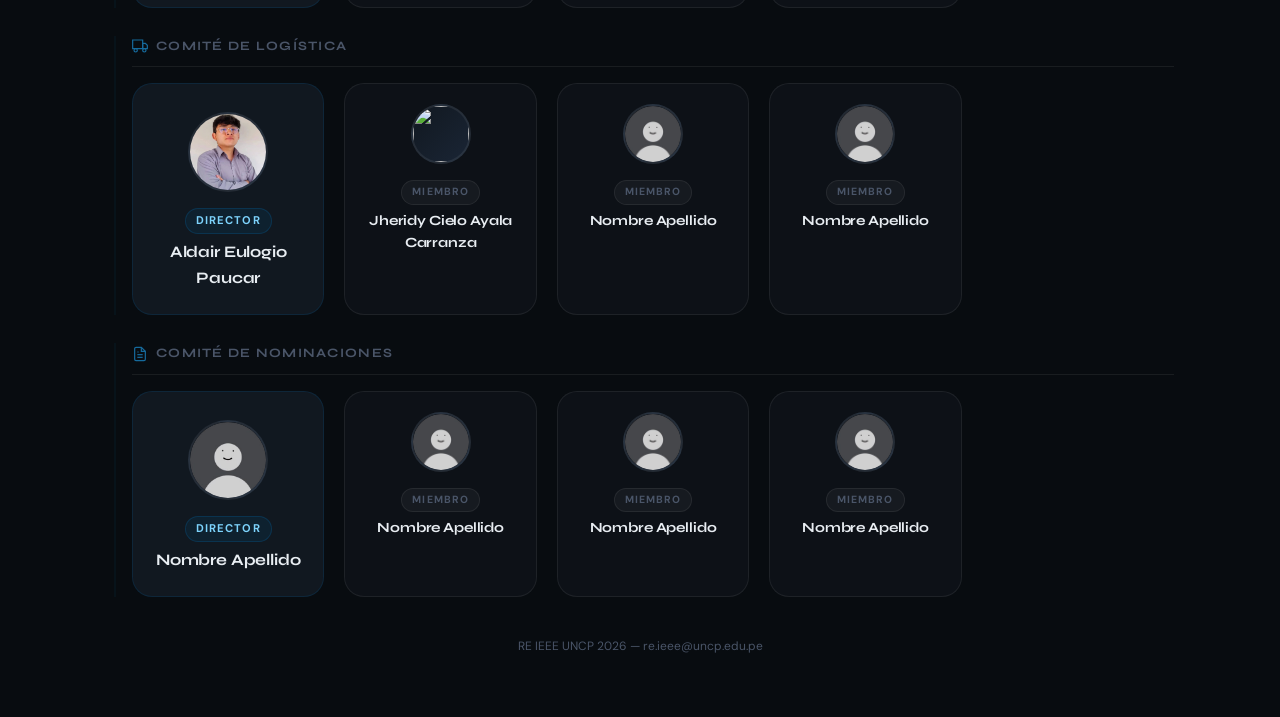
==== commit 2d2cbec7: "cielo nombre y foto, aldair nombre y foto, brayan solo nombre" ====
--- a/directiva.html
+++ b/directiva.html
@@ -196,7 +196,7 @@
                     </div>
                     <div class="member-info">
                         <span class="member-cargo member-cargo--miembro">Miembro</span>
-                        <h2 class="member-nombre">Brayan</h2>
+                        <h2 class="member-nombre">Brayan Leonardo Aldana Gaspar</h2>
                     </div>
                 </article>
 
@@ -314,26 +314,26 @@
                 <article class="member-card member-card--director">
                     <div class="member-photo-wrapper">
                         <div class="member-photo member-photo--placeholder" aria-label="Foto de perfil">
-                            <img src="img/foto.jpg" alt="">
+                            <img src="img/Logistica/aldair_eulogio.jpeg" alt="">
                         </div>
                         <div class="member-photo-ring" aria-hidden="true"></div>
                     </div>
                     <div class="member-info">
                         <span class="member-cargo member-cargo--director">Director</span>
-                        <h2 class="member-nombre">Aldair</h2>
-                    </div>
-                </article>
-
-                <article class="member-card member-card--miembro">
-                    <div class="member-photo-wrapper">
-                        <div class="member-photo member-photo--placeholder member-photo--sm"
-                            aria-label="Foto de perfil">
-                            <img src="img/foto.jpg" alt="">
-                        </div>
-                    </div>
-                    <div class="member-info">
-                        <span class="member-cargo member-cargo--miembro">Miembro</span>
-                        <h2 class="member-nombre">Cielo</h2>
+                        <h2 class="member-nombre">Aldair Eulogio Paucar</h2>
+                    </div>
+                </article>
+
+                <article class="member-card member-card--miembro">
+                    <div class="member-photo-wrapper">
+                        <div class="member-photo member-photo--placeholder member-photo--sm"
+                            aria-label="Foto de perfil">
+                            <img src="img/Logistica/jheridy_ayala.png" alt="">
+                        </div>
+                    </div>
+                    <div class="member-info">
+                        <span class="member-cargo member-cargo--miembro">Miembro</span>
+                        <h2 class="member-nombre">Jheridy Cielo Ayala Carranza</h2>
                     </div>
                 </article>
 
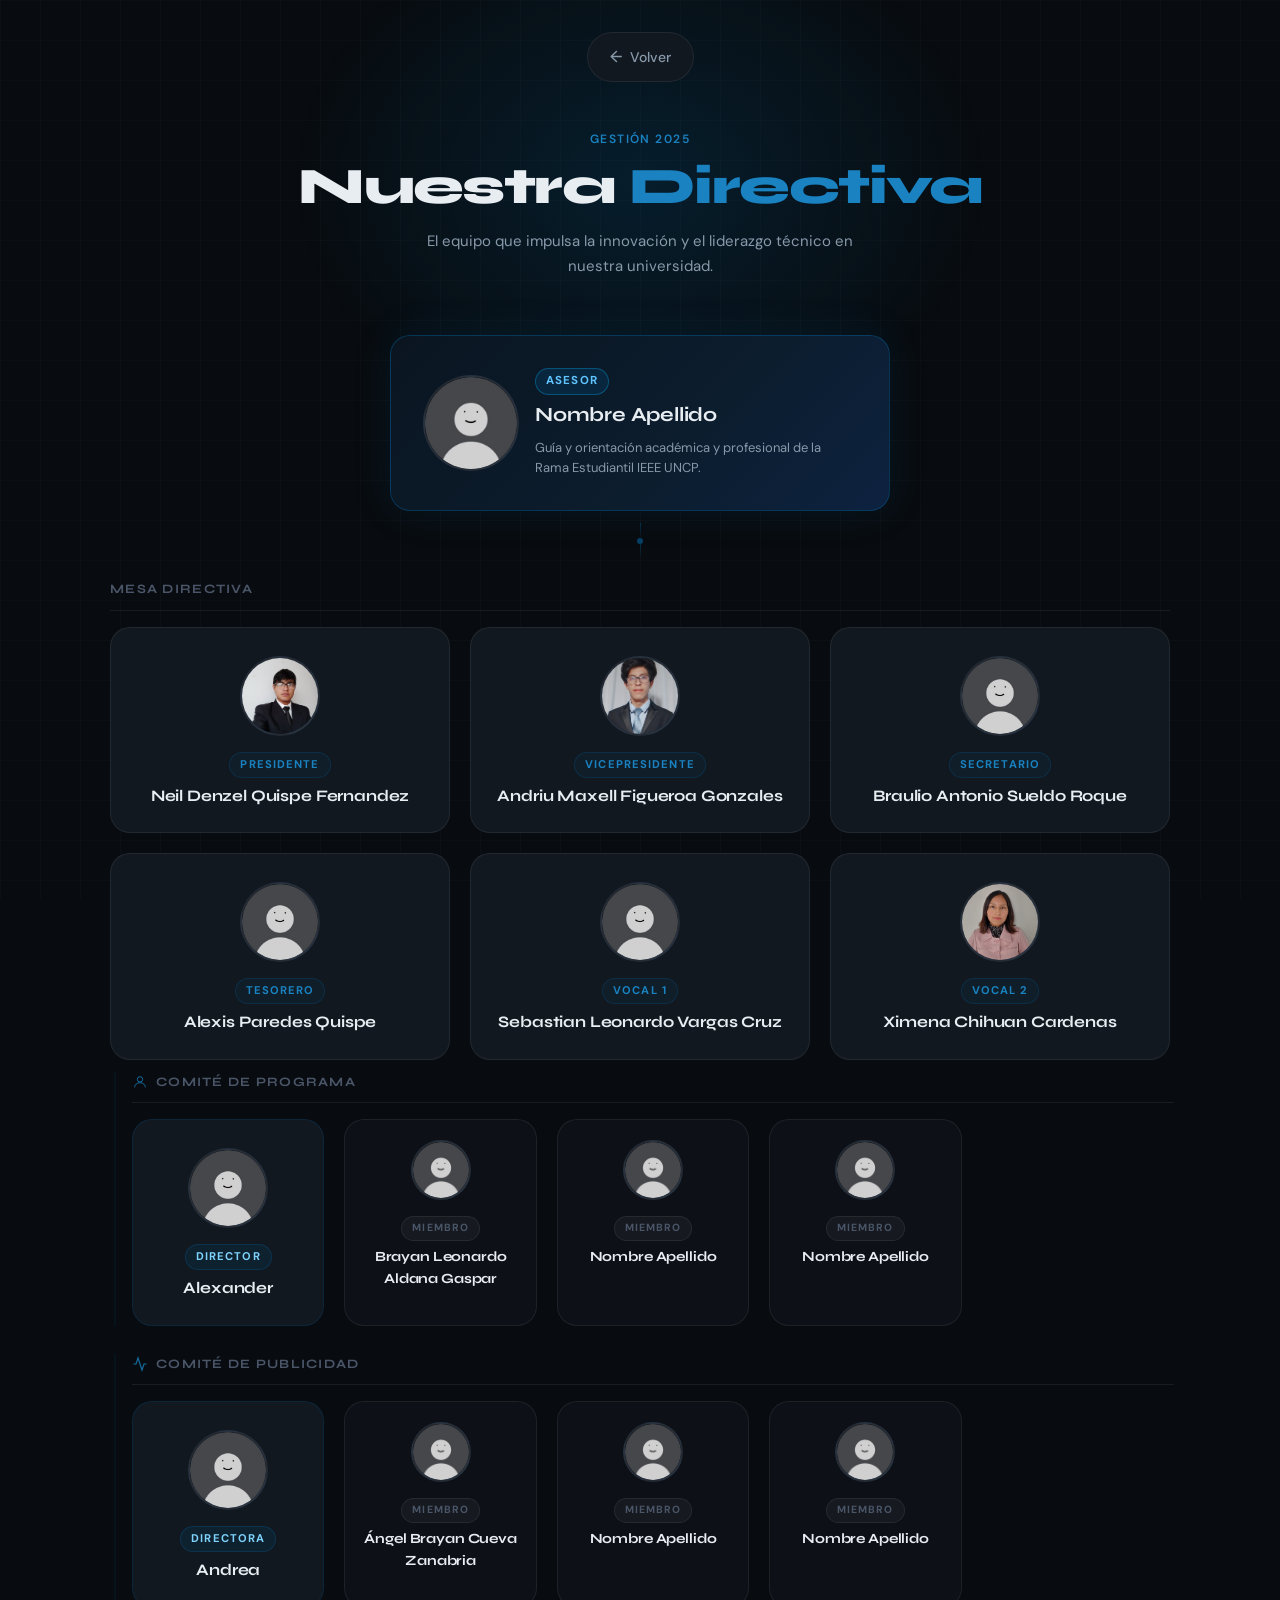
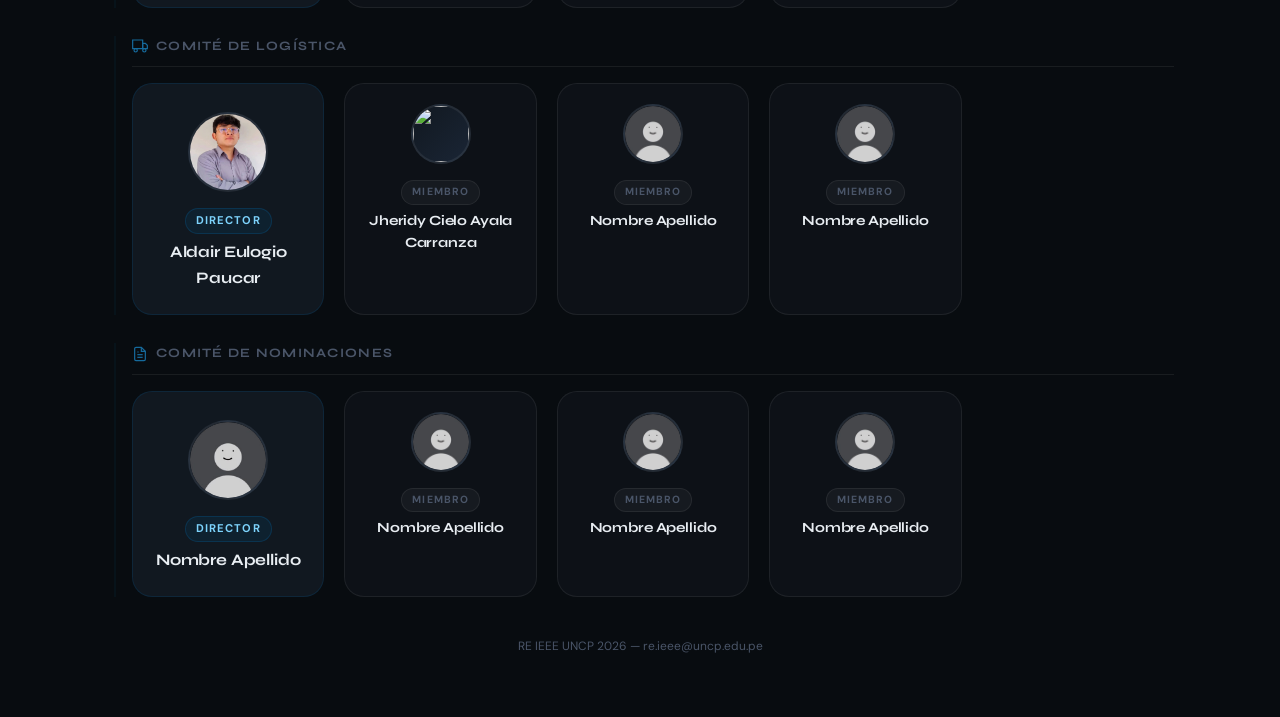
==== commit 5a8b2820: "xime nombre y foto, max nombre y foto, cielo foto actualizacion" ====
--- a/directiva.html
+++ b/directiva.html
@@ -79,7 +79,7 @@
                 <article class="member-card">
                     <div class="member-photo-wrapper">
                         <div class="member-photo member-photo--placeholder" aria-label="Foto de perfil">
-                            <img src="img/JD/presidente.jpeg" alt="">
+                            <img src="img/JD/neil.jpeg" alt="">
                         </div>
                         <div class="member-photo-ring" aria-hidden="true"></div>
                     </div>
@@ -93,7 +93,7 @@
                 <article class="member-card">
                     <div class="member-photo-wrapper">
                         <div class="member-photo member-photo--placeholder" aria-label="Foto de perfil">
-                            <img src="img/foto.jpg" alt="">
+                            <img src="img/JD/max.jpeg" alt="">
                         </div>
                     </div>
                     <div class="member-info">
@@ -145,7 +145,7 @@
                 <article class="member-card">
                     <div class="member-photo-wrapper">
                         <div class="member-photo member-photo--placeholder" aria-label="Foto de perfil">
-                            <img src="img/foto.jpg" alt="">
+                            <img src="img/JD/ximena.jpeg" alt="">
                         </div>
                     </div>
                     <div class="member-info">
@@ -263,7 +263,7 @@
                     </div>
                     <div class="member-info">
                         <span class="member-cargo member-cargo--miembro">Miembro</span>
-                        <h2 class="member-nombre">Brayan</h2>
+                        <h2 class="member-nombre">Ángel Brayan Cueva Zanabria</h2>
                     </div>
                 </article>
 
@@ -328,7 +328,7 @@
                     <div class="member-photo-wrapper">
                         <div class="member-photo member-photo--placeholder member-photo--sm"
                             aria-label="Foto de perfil">
-                            <img src="img/Logistica/jheridy_ayala.png" alt="">
+                            <img src="img/Logistica/jheridy_ayala.jpg" alt="">
                         </div>
                     </div>
                     <div class="member-info">
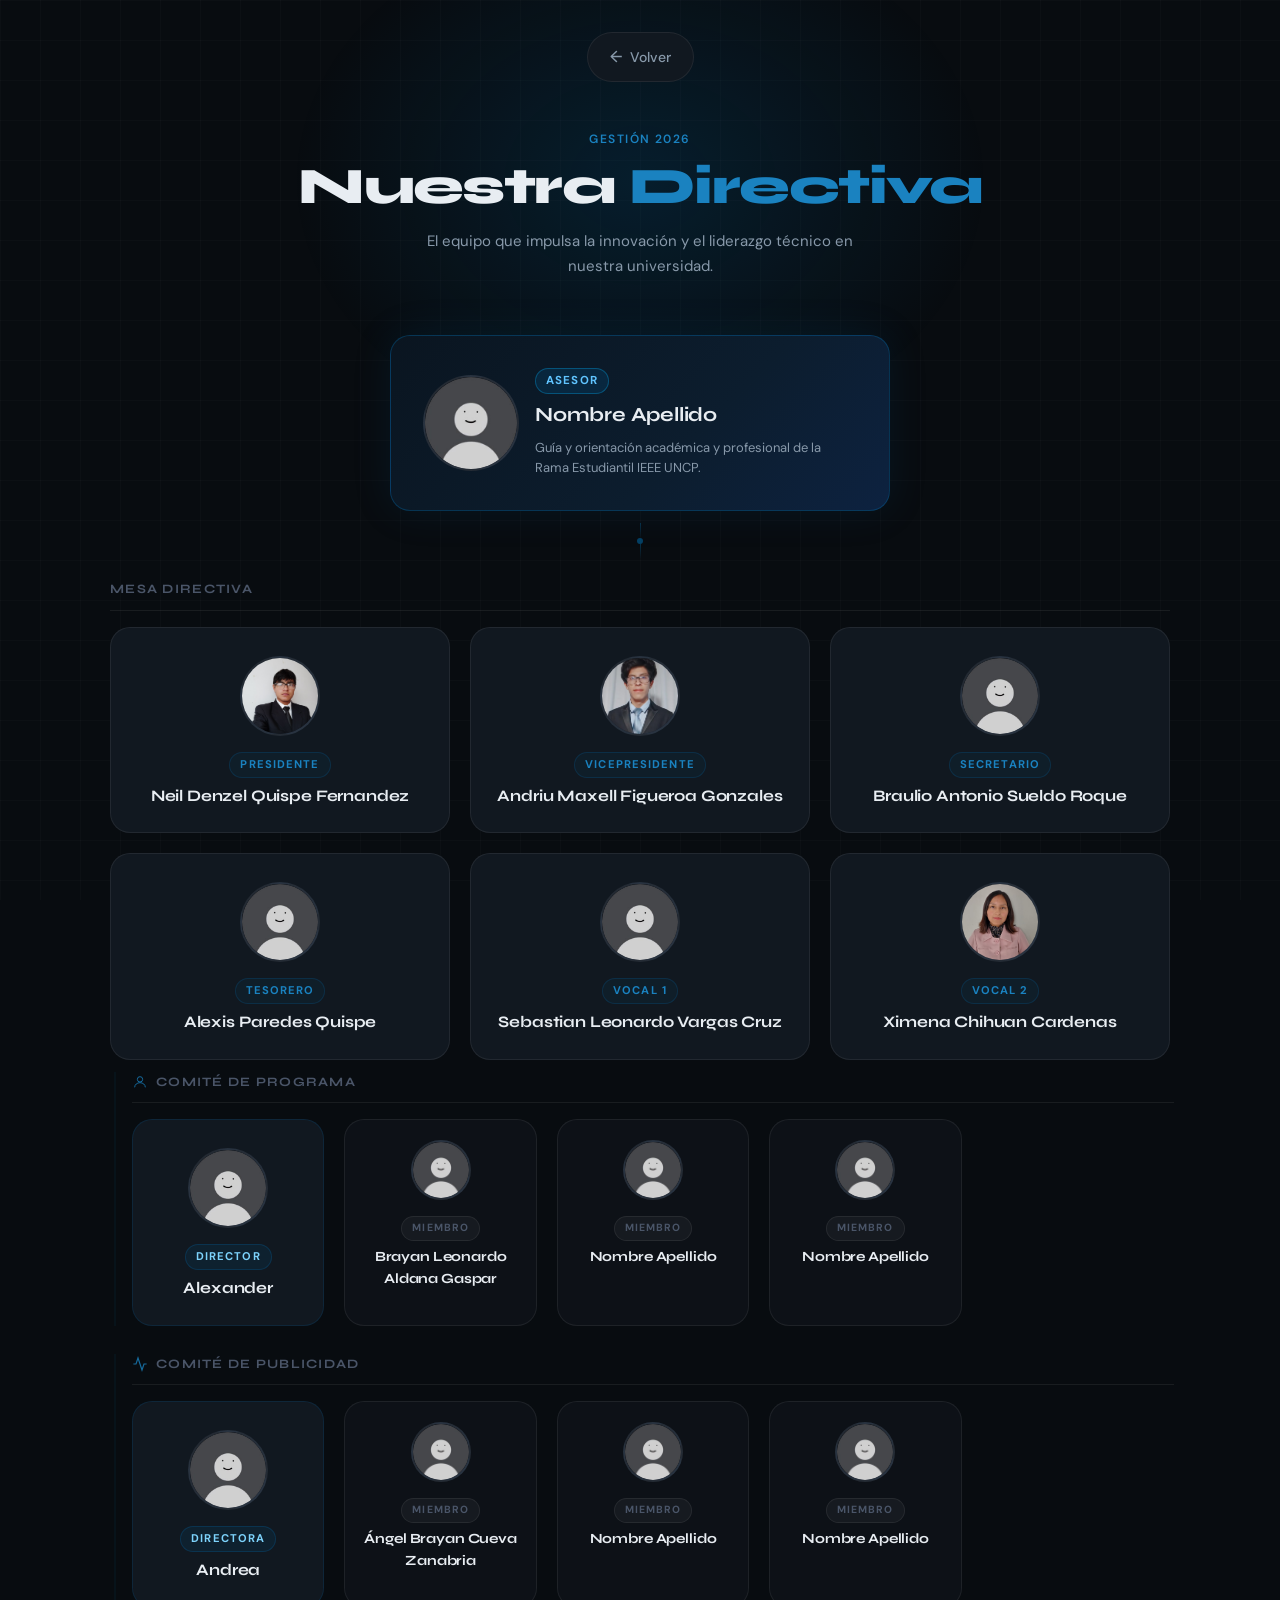
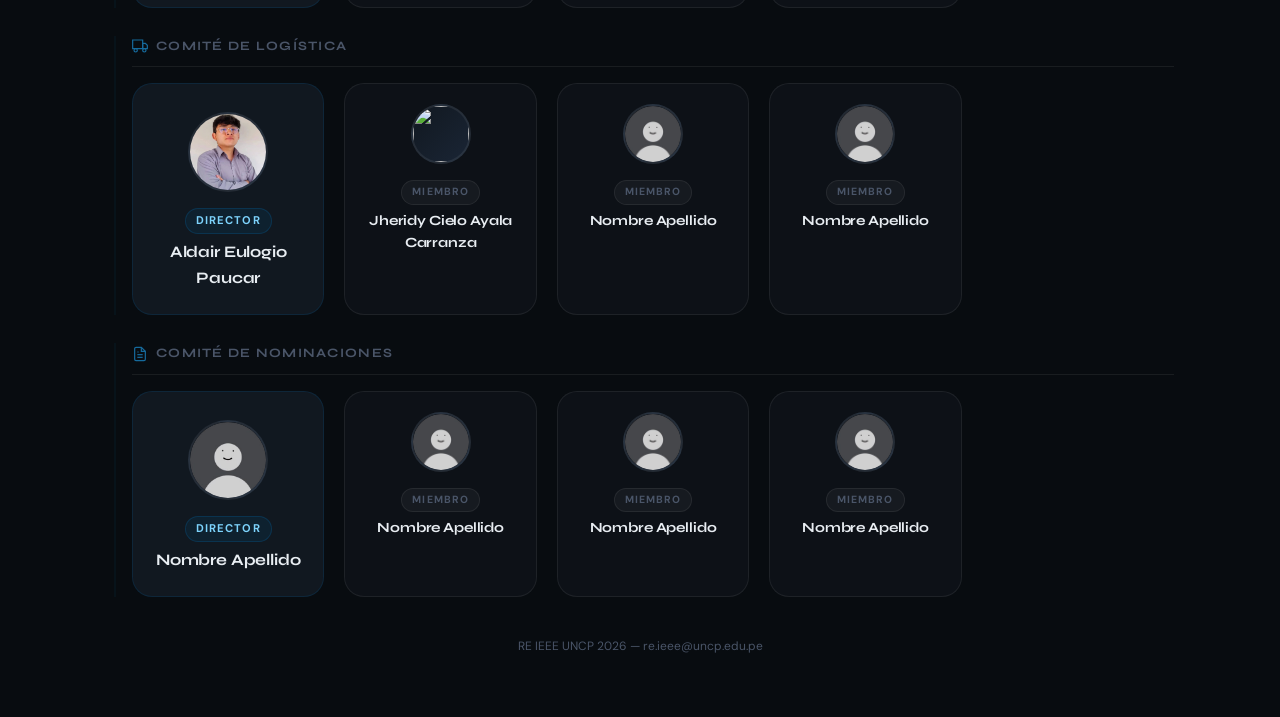
==== commit 03da2c04: "correcion de año 2025 a 2026 en directiva.html" ====
--- a/directiva.html
+++ b/directiva.html
@@ -30,7 +30,7 @@
 
         <!-- Encabezado -->
         <header class="directiva-header">
-            <p class="directiva-tagline">Gestión 2025</p>
+            <p class="directiva-tagline">Gestión 2026</p>
             <h1 class="directiva-title">Nuestra <span class="name-accent">Directiva</span></h1>
             <p class="directiva-desc">El equipo que impulsa la innovación y el liderazgo técnico en nuestra universidad.
             </p>
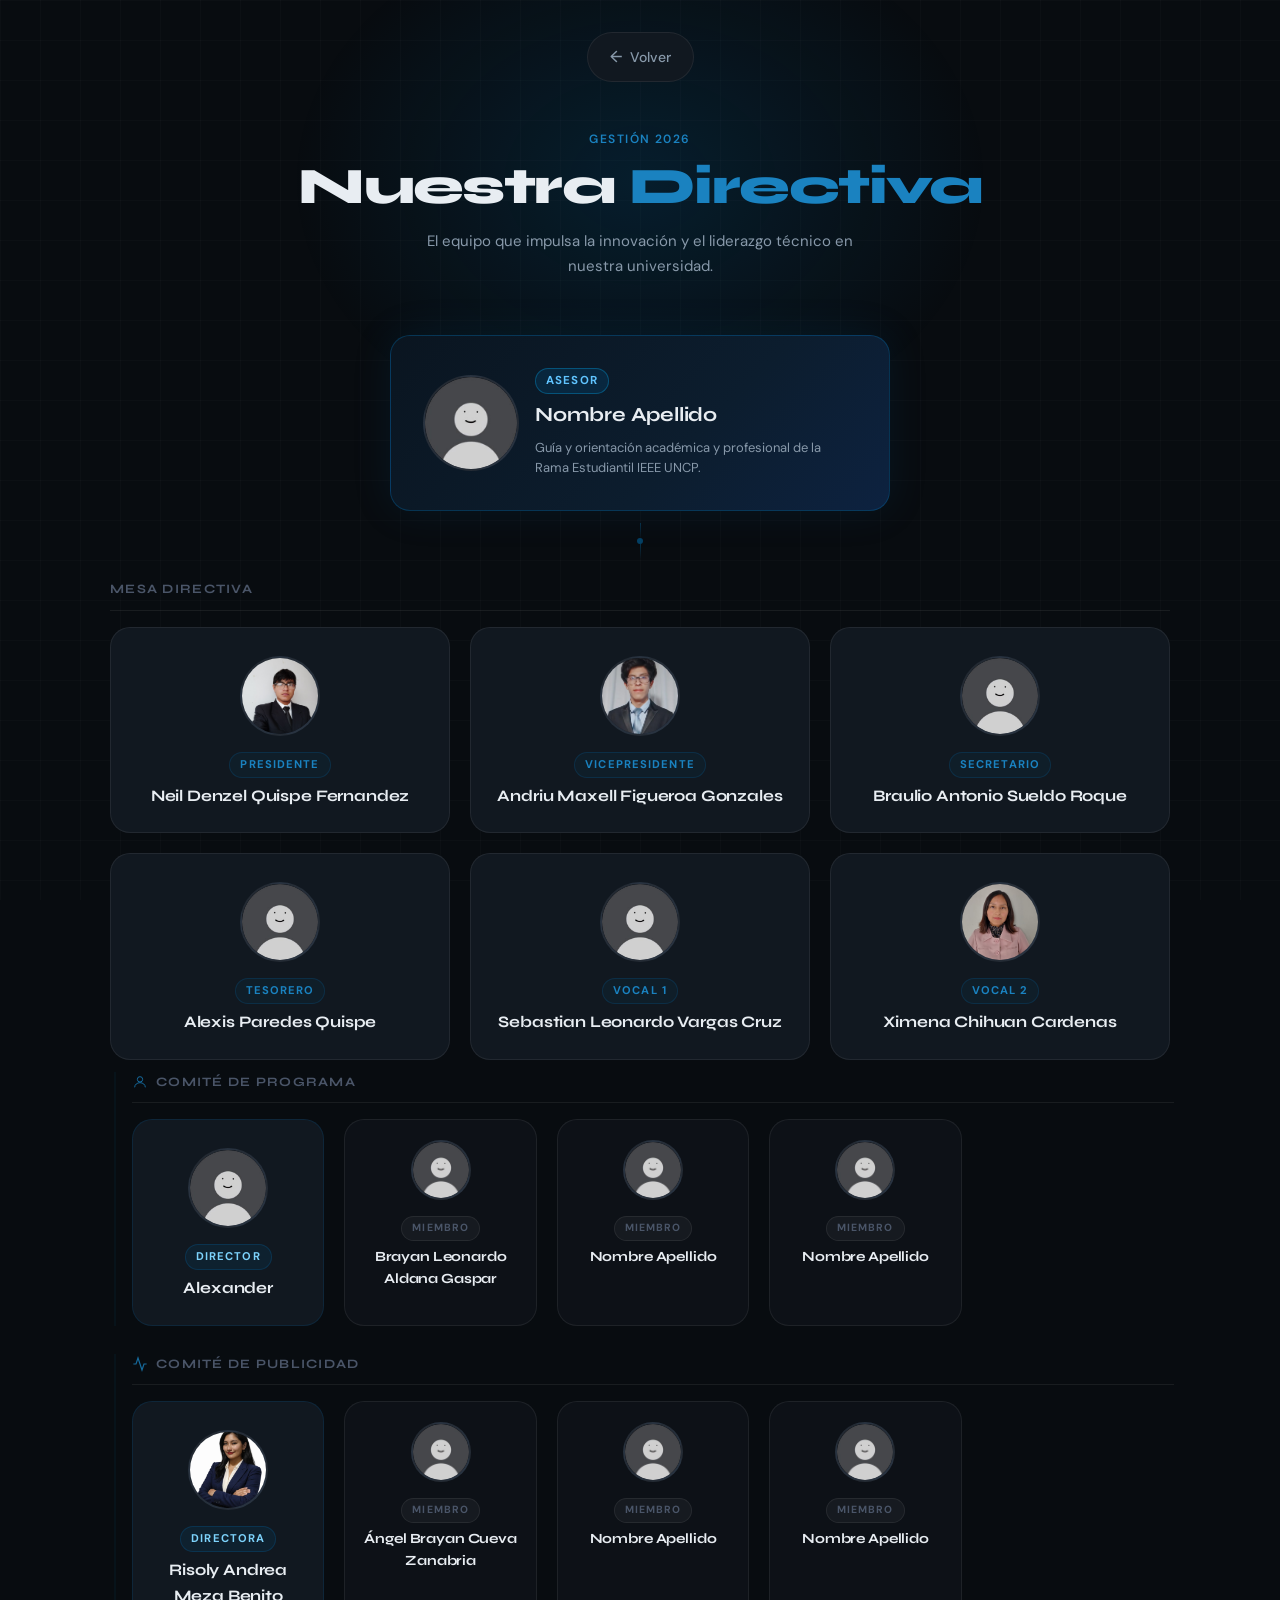
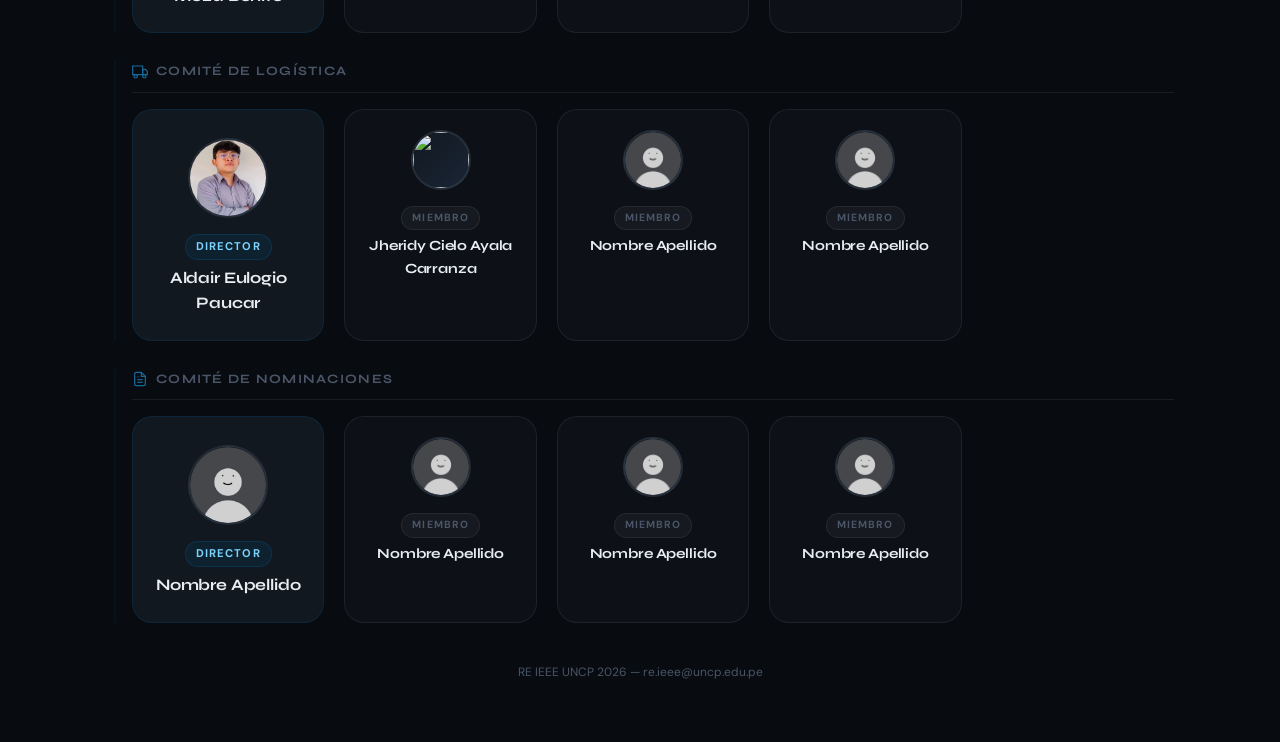
==== commit 4591c2fd: "andrea nombre foto" ====
--- a/directiva.html
+++ b/directiva.html
@@ -244,13 +244,13 @@
                 <article class="member-card member-card--director">
                     <div class="member-photo-wrapper">
                         <div class="member-photo member-photo--placeholder" aria-label="Foto de perfil">
-                            <img src="img/foto.jpg" alt="">
+                            <img src="img/Publicidad/andrea_meza.jpeg" alt="">
                         </div>
                         <div class="member-photo-ring" aria-hidden="true"></div>
                     </div>
                     <div class="member-info">
                         <span class="member-cargo member-cargo--director">Directora</span>
-                        <h2 class="member-nombre">Andrea</h2>
+                        <h2 class="member-nombre">Risoly Andrea Meza Benito</h2>
                     </div>
                 </article>
 
